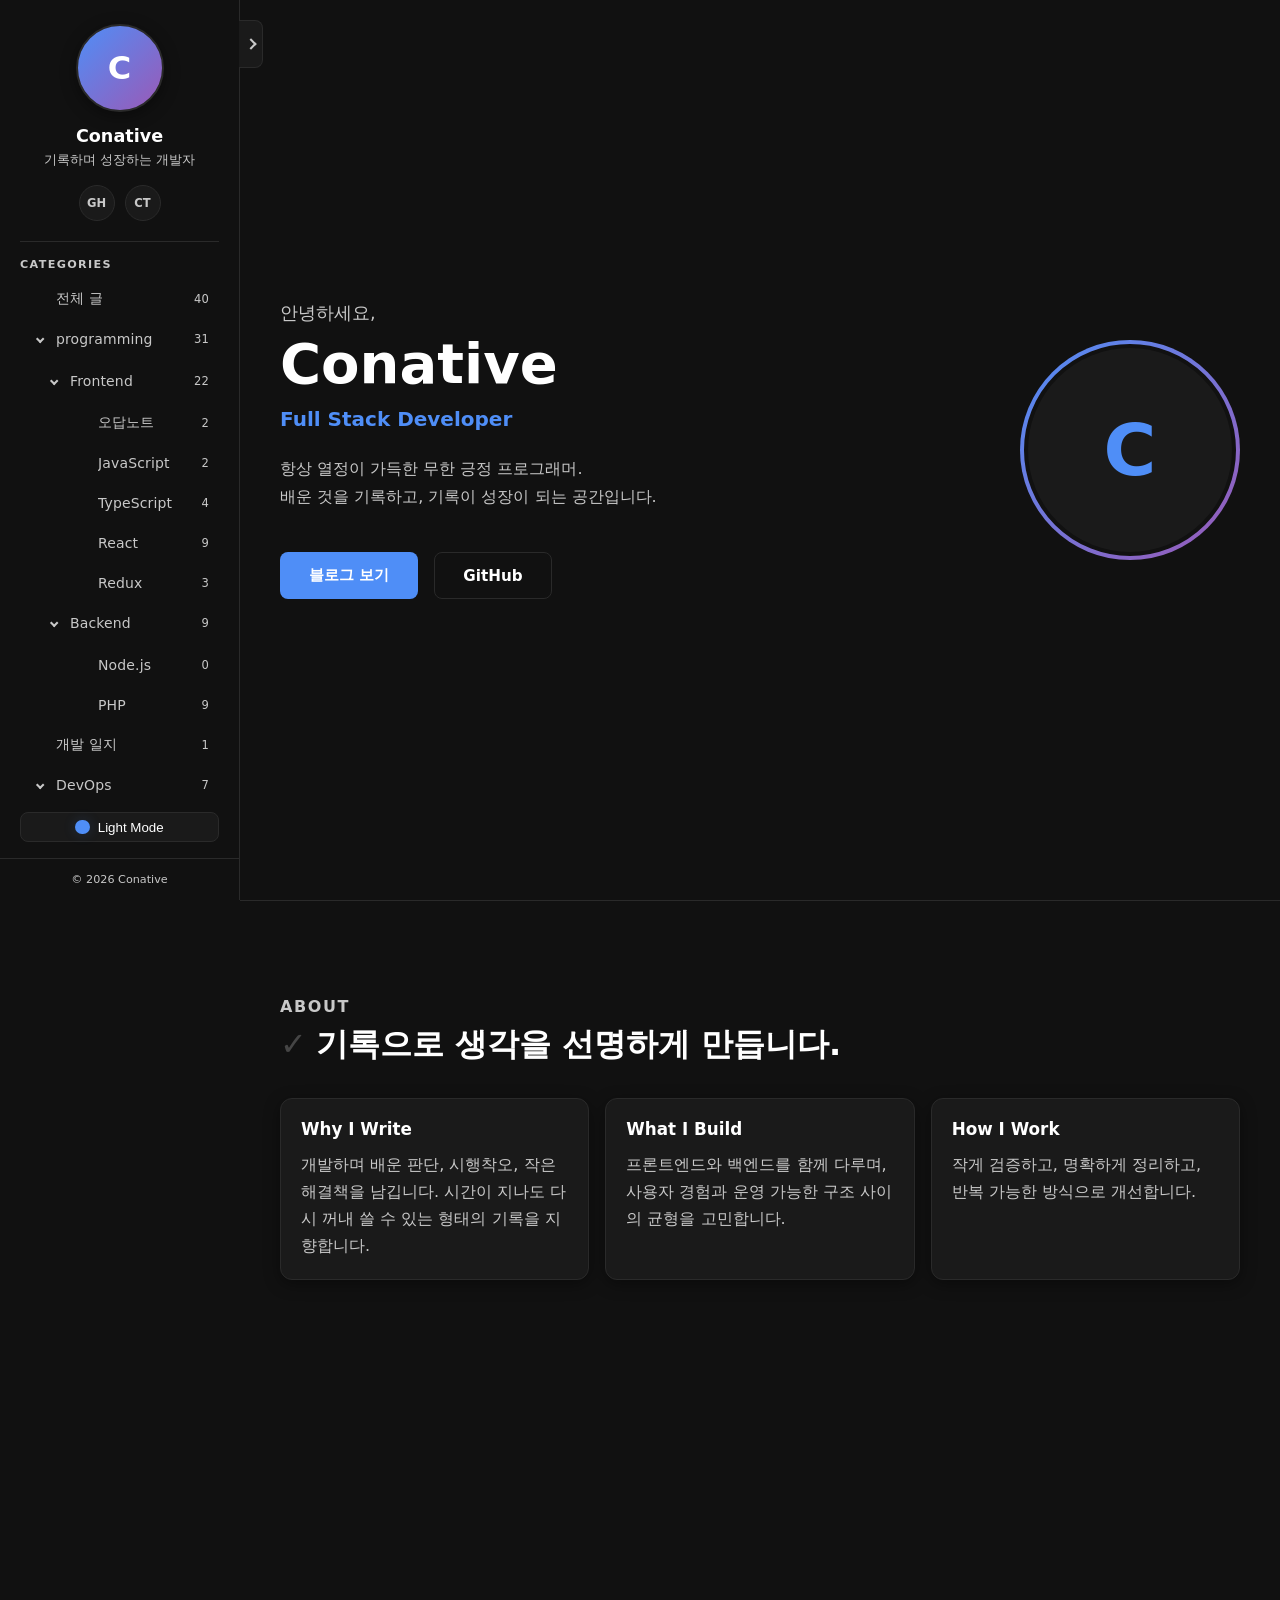
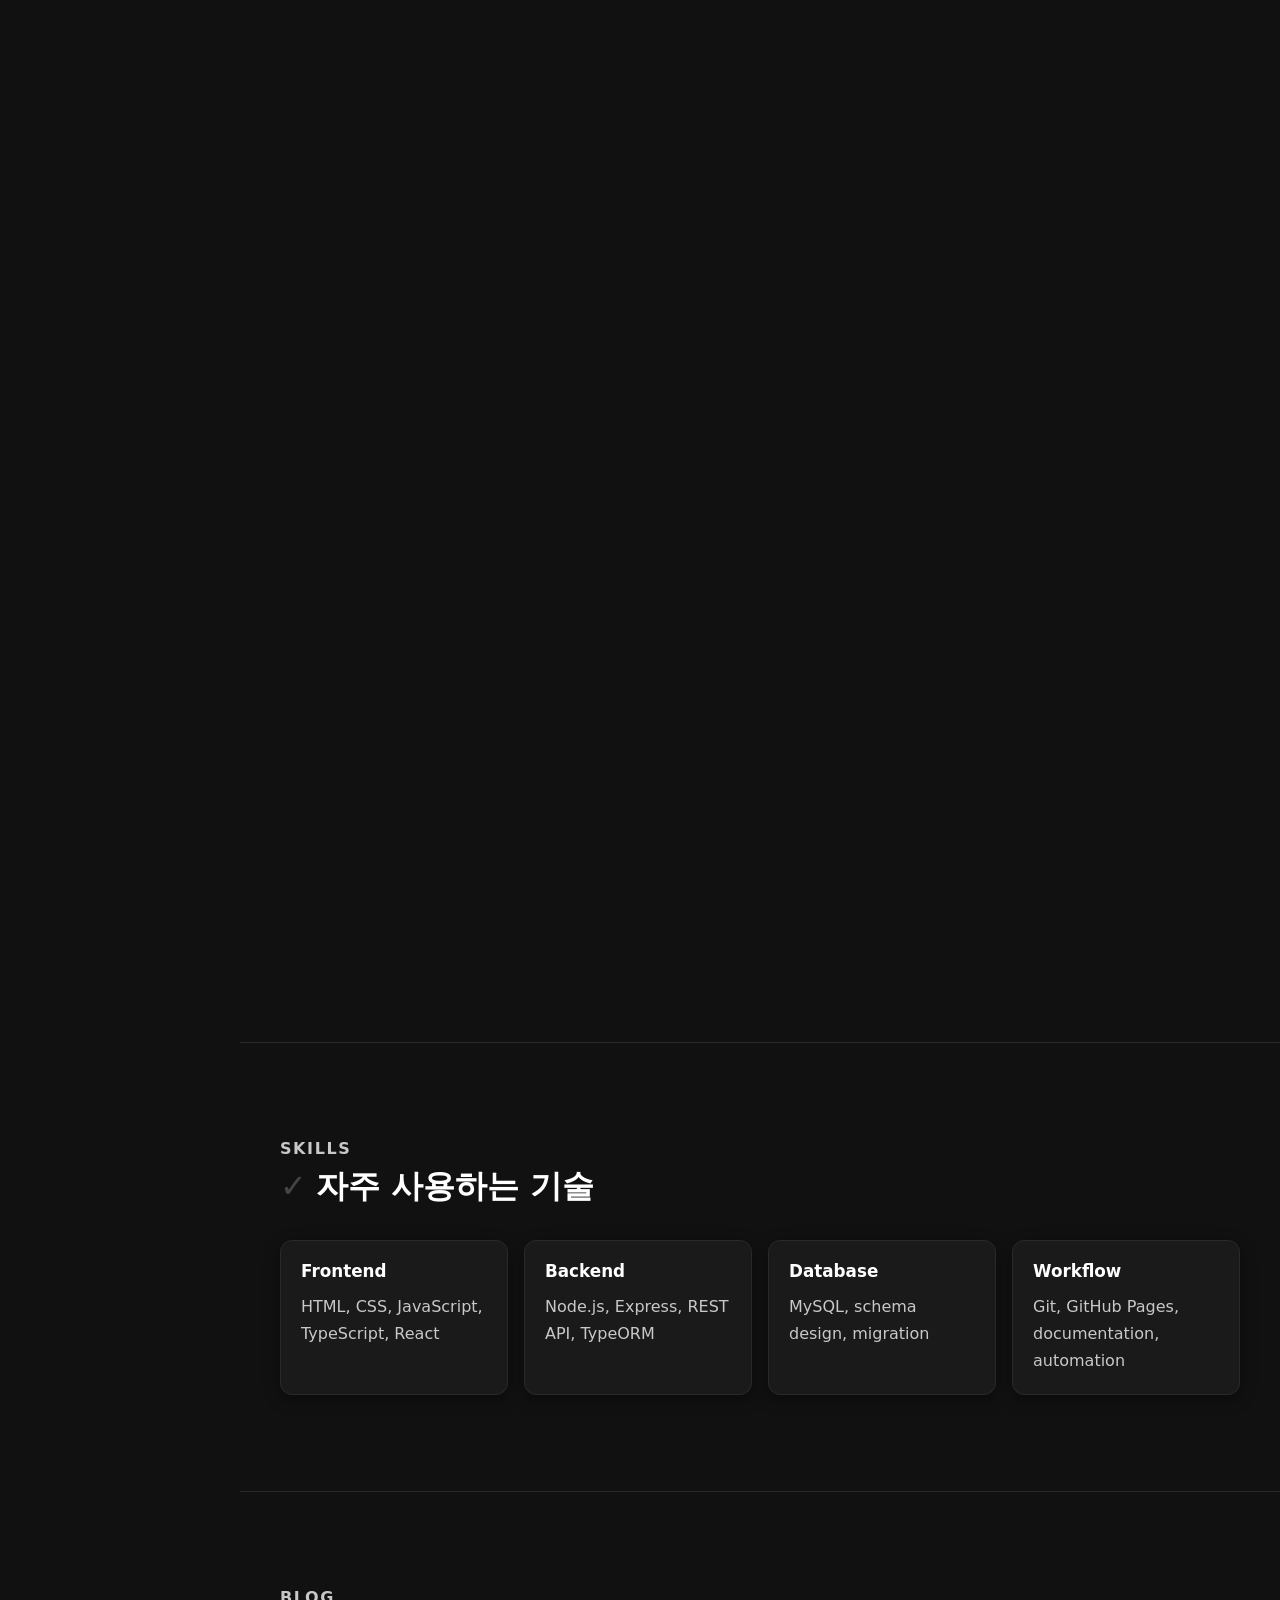
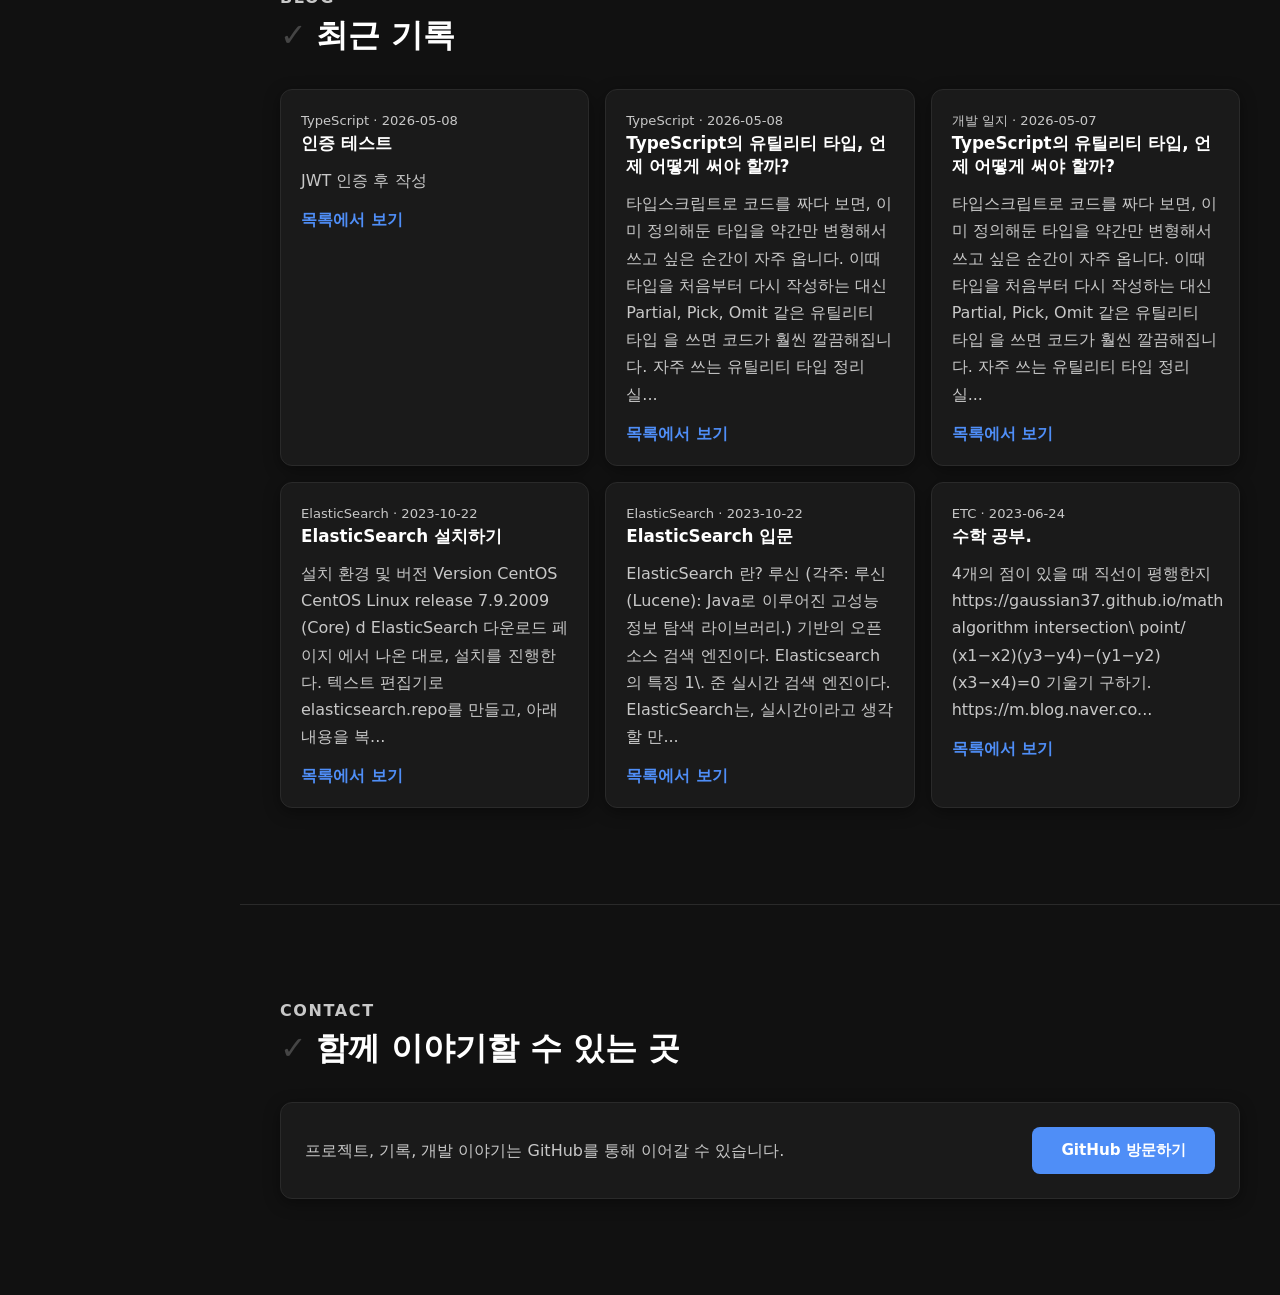
==== index.html @ 9d5bbb61 "first setting" ====
<!doctype html>
<html lang="ko">
<head>
    <meta charset="utf-8">
    <meta name="viewport" content="width=device-width, initial-scale=1">
    <meta name="description" content="Conative personal blog and portfolio">
    <title>Conative Blog</title>
    <link rel="stylesheet" href="assets/css/style.css">
</head>
<body>
    <nav class="main-navigation open" id="site-navigation" aria-label="Primary navigation">
        <button class="expand-btn" id="nav-toggle" type="button" aria-label="메뉴 열고 닫기"></button>

        <section class="user-profile" aria-label="Profile">
            <a class="profile-avatar" href="#home" aria-label="홈으로 이동">C</a>
            <h2>Conative</h2>
            <p>기록하며 성장하는 개발자</p>
            <div class="profile-links">
                <a href="https://github.com/Positive-Conative" target="_blank" rel="noreferrer" aria-label="GitHub">GH</a>
                <a href="#contact" aria-label="Contact">CT</a>
            </div>
        </section>

        <hr class="nav-divider">

        <p class="nav-section-label">Categories</p>
        <div class="nav-body">
            <a href="#home" class="nav-link active">Home</a>
            <a href="#about" class="nav-link">About</a>
            <a href="#career" class="nav-link">Career</a>
            <a href="#skills" class="nav-link">Skills</a>
            <a href="blog/" class="nav-link">Blog</a>
            <a href="#contact" class="nav-link">Contact</a>
        </div>

        <button class="theme-toggle-btn" id="theme-toggle" type="button" aria-label="테마 전환">
            <span class="theme-toggle-icon" aria-hidden="true"></span>
            <span class="theme-toggle-label">Light Mode</span>
        </button>

        <footer class="nav-footer">&copy; <span id="current-year">2026</span> Conative</footer>
    </nav>

    <div class="nav-backdrop" id="nav-backdrop" hidden></div>

    <main class="container">
        <section class="hero-section reveal-section" id="home">
            <div class="hero-content">
                <div class="hero-text">
                    <p class="hero-greeting reveal" data-delay="0">안녕하세요,</p>
                    <h1 class="hero-name reveal" data-delay="1">Conative</h1>
                    <p class="hero-title reveal" data-delay="2">Full Stack Developer</p>
                    <p class="hero-desc reveal" data-delay="3">
                        항상 열정이 가득한 무한 긍정 프로그래머.<br>
                        배운 것을 기록하고, 기록이 성장이 되는 공간입니다.
                    </p>
                    <div class="hero-btns reveal" data-delay="4">
                        <a class="btn btn-primary" href="blog/">블로그 보기</a>
                        <a class="btn btn-secondary" href="https://github.com/Positive-Conative" target="_blank" rel="noreferrer">GitHub</a>
                    </div>
                </div>
                <div class="hero-image reveal" data-delay="5" aria-hidden="true">
                    <div class="hero-image-ring">
                        <div class="hero-profile-img">C</div>
                    </div>
                </div>
            </div>
        </section>

        <section class="content-section reveal-section" id="about">
            <div class="section-heading">
                <p>About</p>
                <h2>기록으로 생각을 선명하게 만듭니다.</h2>
            </div>
            <div class="about-grid">
                <article class="info-card">
                    <h3>Why I Write</h3>
                    <p>개발하며 배운 판단, 시행착오, 작은 해결책을 남깁니다. 시간이 지나도 다시 꺼내 쓸 수 있는 형태의 기록을 지향합니다.</p>
                </article>
                <article class="info-card">
                    <h3>What I Build</h3>
                    <p>프론트엔드와 백엔드를 함께 다루며, 사용자 경험과 운영 가능한 구조 사이의 균형을 고민합니다.</p>
                </article>
                <article class="info-card">
                    <h3>How I Work</h3>
                    <p>작게 검증하고, 명확하게 정리하고, 반복 가능한 방식으로 개선합니다.</p>
                </article>
            </div>
        </section>

        <section class="content-section reveal-section" id="career">
            <div class="section-heading">
                <p>Career</p>
                <h2>경험은 프로젝트의 맥락으로 정리합니다.</h2>
            </div>
            <div class="history-list" id="career-list" aria-live="polite">
                <div class="post-card-empty">연혁을 불러오는 중입니다.</div>
            </div>
        </section>

        <section class="content-section reveal-section" id="skills">
            <div class="section-heading">
                <p>Skills</p>
                <h2>자주 사용하는 기술</h2>
            </div>
            <div class="skill-grid">
                <article class="skill-card">
                    <h3>Frontend</h3>
                    <p>HTML, CSS, JavaScript, TypeScript, React</p>
                </article>
                <article class="skill-card">
                    <h3>Backend</h3>
                    <p>Node.js, Express, REST API, TypeORM</p>
                </article>
                <article class="skill-card">
                    <h3>Database</h3>
                    <p>MySQL, schema design, migration</p>
                </article>
                <article class="skill-card">
                    <h3>Workflow</h3>
                    <p>Git, GitHub Pages, documentation, automation</p>
                </article>
            </div>
        </section>

        <section class="content-section reveal-section" id="blog">
            <div class="section-heading">
                <p>Blog</p>
                <h2>최근 기록</h2>
            </div>
            <div class="post-grid" id="recent-posts" aria-live="polite">
                <div class="post-card-empty">최근 글을 불러오는 중입니다.</div>
            </div>
        </section>

        <section class="content-section contact-section reveal-section" id="contact">
            <div class="section-heading">
                <p>Contact</p>
                <h2>함께 이야기할 수 있는 곳</h2>
            </div>
            <div class="contact-panel">
                <p>프로젝트, 기록, 개발 이야기는 GitHub를 통해 이어갈 수 있습니다.</p>
                <a class="btn btn-primary" href="https://github.com/Positive-Conative" target="_blank" rel="noreferrer">GitHub 방문하기</a>
            </div>
        </section>
    </main>

    <script src="assets/js/site-data.js"></script>
    <script src="assets/js/career.js"></script>
    <script src="assets/js/main.js"></script>
</body>
</html>
---- assets/css/style.css ----
:root {
    --main-navigation-width: 15rem;
    --content-padding-h: 2.5rem;
    --card-border-radius: 0.75rem;
    --bg-dark: #111111;
    --bg-dark-card: #1a1a1a;
    --bg-dark-hover: #222222;
    --text-primary: #ffffff;
    --text-secondary: #c8c8c8;
    --accent: #4f8ef7;
    --accent-hover: #3a7de8;
    --border-dark: #2a2a2a;
    --shadow-card: 0 4px 16px rgba(0, 0, 0, 0.4);
    --accent-glow: rgba(79, 142, 247, 0.18);
    color-scheme: dark;
}

html[data-theme="light"] {
    --bg-dark: #ffffff;
    --bg-dark-card: #f7f8fa;
    --bg-dark-hover: #eef0f4;
    --text-primary: #111111;
    --text-secondary: #5a5f66;
    --accent: #2668d4;
    --accent-hover: #1f56b3;
    --border-dark: #e2e5ea;
    --shadow-card: 0 4px 16px rgba(17, 17, 17, 0.08);
    --accent-glow: rgba(38, 104, 212, 0.16);
    color-scheme: light;
}

*,
*::before,
*::after {
    box-sizing: border-box;
}

html {
    scroll-behavior: smooth;
}

body {
    margin: 0;
    min-height: 100vh;
    background: var(--bg-dark);
    color: var(--text-primary);
    font-family: system-ui, -apple-system, BlinkMacSystemFont, "Segoe UI", sans-serif;
}

a {
    color: inherit;
    text-decoration: none;
}

.main-navigation {
    position: fixed;
    inset: 0 auto 0 calc(0px - var(--main-navigation-width));
    width: var(--main-navigation-width);
    background: var(--bg-dark);
    border-right: 1px solid var(--border-dark);
    color: var(--text-primary);
    display: flex;
    flex-direction: column;
    transition: left 0.35s ease;
    z-index: 100;
}

.main-navigation.open {
    left: 0;
}

.container {
    min-height: 100vh;
    background: var(--bg-dark);
    transition: margin-left 0.35s ease, width 0.35s ease;
}

.main-navigation.open ~ .container {
    width: calc(100% - var(--main-navigation-width));
    margin-left: var(--main-navigation-width);
}

.expand-btn {
    position: absolute;
    top: 1.25rem;
    left: 100%;
    width: 1.5rem;
    height: 3rem;
    border: 1px solid var(--border-dark);
    border-left: 0;
    border-radius: 0 0.5rem 0.5rem 0;
    background: var(--bg-dark-card);
    cursor: pointer;
}

.expand-btn::after {
    content: "";
    position: absolute;
    inset: 0;
    width: 0.5rem;
    height: 0.5rem;
    margin: auto;
    border-top: 2px solid var(--text-secondary);
    border-right: 2px solid var(--text-secondary);
    transform: rotate(-135deg);
    transition: transform 0.35s ease, border-color 0.25s ease;
}

.main-navigation.open .expand-btn::after {
    transform: rotate(45deg);
}

.expand-btn:hover {
    background: var(--bg-dark-hover);
}

.expand-btn:hover::after {
    border-color: var(--text-primary);
}

.nav-backdrop {
    position: fixed;
    inset: 0;
    background: rgba(0, 0, 0, 0.45);
    z-index: 90;
}

.user-profile {
    padding: 1.5rem 1.25rem 1.25rem;
    text-align: center;
}

.profile-avatar {
    width: 5.5rem;
    height: 5.5rem;
    margin: 0 auto;
    border-radius: 50%;
    border: 2px solid var(--border-dark);
    background: linear-gradient(135deg, var(--accent), #9b59b6);
    box-shadow: var(--shadow-card);
    display: grid;
    place-items: center;
    color: #ffffff;
    font-size: 2rem;
    font-weight: 800;
}

.user-profile h2 {
    margin: 0.875rem 0 0.25rem;
    font-size: 1.1rem;
}

.user-profile p {
    margin: 0;
    color: var(--text-secondary);
    font-size: 0.8rem;
    line-height: 1.5;
}

.profile-links {
    display: flex;
    justify-content: center;
    gap: 0.625rem;
    margin-top: 1rem;
}

.profile-links a {
    width: 2.25rem;
    height: 2.25rem;
    border-radius: 50%;
    border: 1px solid var(--border-dark);
    background: var(--bg-dark-card);
    display: grid;
    place-items: center;
    color: var(--text-secondary);
    font-size: 0.72rem;
    font-weight: 700;
    transition: transform 0.2s ease, border-color 0.2s ease, color 0.2s ease;
}

.profile-links a:hover {
    border-color: var(--accent);
    color: var(--text-primary);
    transform: translateY(-2px);
}

.nav-divider {
    width: calc(100% - 2.5rem);
    height: 1px;
    margin: 0 1.25rem;
    border: 0;
    background: var(--border-dark);
}

.nav-section-label {
    margin: 0;
    padding: 1rem 1.25rem 0.5rem;
    color: var(--text-secondary);
    font-size: 0.7rem;
    font-weight: 700;
    letter-spacing: 0.12em;
    text-transform: uppercase;
}

.nav-body {
    flex: 1 1 auto;
    overflow-y: auto;
    padding: 0 0.625rem 1rem;
}

.nav-link {
    height: 2.5rem;
    padding: 0 0.625rem;
    border-radius: 0.5rem;
    color: var(--text-secondary);
    display: flex;
    align-items: center;
    font-size: 0.9rem;
    transition: background-color 0.2s ease, color 0.2s ease;
}

.nav-link:hover,
.nav-link.active {
    background: var(--bg-dark-hover);
    color: var(--accent);
}

.nav-group-wrapper {
    margin: 0;
}

.nav-group {
    position: relative;
    min-height: 2.5rem;
    margin: 0 0.625rem;
    padding: 0 0.625rem;
    border-radius: 0.5rem;
    color: var(--text-secondary);
    display: flex;
    align-items: center;
    gap: 0.375rem;
    transition: background-color 0.2s ease, color 0.2s ease;
}

.nav-group:hover,
.nav-group.active {
    background: var(--bg-dark-hover);
    color: var(--accent);
}

.nav-group > a {
    flex: 1 1 auto;
    min-width: 0;
    display: flex;
    align-items: center;
    justify-content: space-between;
    gap: 0.5rem;
    color: inherit;
    font-size: 0.875rem;
    letter-spacing: 0.01em;
}

.nav-group > a span {
    min-width: 0;
    overflow: hidden;
    text-overflow: ellipsis;
    white-space: nowrap;
}

.nav-group > a small {
    flex: 0 0 auto;
    color: var(--text-secondary);
    font-size: 0.72rem;
}

.expand-navigator,
.expand-spacer {
    flex: 0 0 auto;
    width: 1.25rem;
    height: 1.25rem;
}

.expand-navigator {
    border: 0;
    border-radius: 0.25rem;
    background: transparent;
    display: grid;
    place-items: center;
    cursor: pointer;
}

.expand-navigator:hover {
    background: var(--border-dark);
}

.expand-navigator::after {
    content: "";
    width: 0.4rem;
    height: 0.4rem;
    border-right: 2px solid var(--text-secondary);
    border-bottom: 2px solid var(--text-secondary);
    transform: rotate(-45deg);
    transition: transform 0.25s ease, border-color 0.2s ease;
}

.nav-group.expand .expand-navigator::after {
    transform: rotate(45deg);
}

.nav-item {
    height: 0;
    visibility: hidden;
    overflow: hidden;
    display: none;
}

.nav-group.expand ~ .nav-item {
    height: auto;
    visibility: visible;
    display: block;
    margin-top: 0.125rem;
}

.theme-toggle-btn {
    margin: 0 1.25rem 1rem;
    height: 2.5rem;
    border: 1px solid var(--border-dark);
    border-radius: 0.5rem;
    background: var(--bg-dark-card);
    color: var(--text-primary);
    display: flex;
    align-items: center;
    justify-content: center;
    gap: 0.5rem;
    cursor: pointer;
}

.theme-toggle-icon {
    width: 0.9rem;
    height: 0.9rem;
    border-radius: 50%;
    background: var(--accent);
    box-shadow: 0 0 0.8rem var(--accent-glow);
}

.nav-footer {
    padding: 0.875rem 1.25rem;
    border-top: 1px solid var(--border-dark);
    color: var(--text-secondary);
    font-size: 0.7rem;
    text-align: center;
}

.hero-section {
    min-height: 100vh;
    padding: 0 var(--content-padding-h);
    display: flex;
    align-items: center;
}

.hero-content {
    width: 100%;
    display: flex;
    align-items: center;
    justify-content: space-between;
    gap: 3rem;
}

.hero-text {
    flex: 1;
}

.hero-greeting,
.section-heading p,
.post-meta {
    color: var(--text-secondary);
}

.hero-greeting {
    margin: 0 0 0.5rem;
    font-size: 1.1rem;
}

.hero-name {
    margin: 0 0 0.75rem;
    color: var(--text-primary);
    font-size: 3.5rem;
    line-height: 1.1;
    font-weight: 800;
}

.hero-title {
    margin: 0 0 1.5rem;
    color: var(--accent);
    font-size: 1.25rem;
    font-weight: 700;
}

.hero-desc {
    max-width: 480px;
    margin: 0 0 2.5rem;
    color: var(--text-secondary);
    line-height: 1.8;
}

.hero-btns,
.contact-panel {
    display: flex;
    gap: 1rem;
    flex-wrap: wrap;
}

.btn {
    display: inline-flex;
    min-height: 2.75rem;
    align-items: center;
    justify-content: center;
    padding: 0.75rem 1.75rem;
    border-radius: 0.5rem;
    border: 1px solid transparent;
    font-size: 0.95rem;
    font-weight: 700;
    transition: background-color 0.25s ease, border-color 0.25s ease, color 0.25s ease, box-shadow 0.25s ease;
}

.btn-primary {
    background: var(--accent);
    color: #ffffff;
}

.btn-primary:hover {
    background: var(--accent-hover);
    box-shadow: 0 4px 16px rgba(79, 142, 247, 0.35);
}

.btn-secondary {
    border-color: var(--border-dark);
    color: var(--text-primary);
}

.btn-secondary:hover {
    border-color: var(--accent);
    color: var(--accent);
}

.hero-image {
    flex-shrink: 0;
}

.hero-image-ring {
    width: 220px;
    height: 220px;
    padding: 4px;
    border-radius: 50%;
    background: linear-gradient(135deg, var(--accent), #9b59b6);
}

.hero-profile-img {
    width: 100%;
    height: 100%;
    border: 4px solid var(--bg-dark);
    border-radius: 50%;
    background: var(--bg-dark-card);
    display: grid;
    place-items: center;
    color: var(--accent);
    font-size: 4.5rem;
    font-weight: 800;
}

.content-section {
    padding: 6rem var(--content-padding-h);
    border-top: 1px solid var(--border-dark);
}

.section-heading {
    max-width: 720px;
    margin-bottom: 2rem;
}

.section-heading p {
    margin: 0 0 0.5rem;
    font-weight: 700;
    letter-spacing: 0.1em;
    text-transform: uppercase;
}

.section-heading h2 {
    margin: 0;
    font-size: 2rem;
    line-height: 1.3;
    word-break: keep-all;
}

.content-section .section-heading h2::before {
    content: "✓";
    margin-right: 0.55rem;
    color: rgba(255, 255, 255, 0.22);
}

html[data-theme="light"] .content-section .section-heading h2::before {
    color: rgba(17, 17, 17, 0.22);
}

.about-grid,
.skill-grid,
.post-grid {
    display: grid;
    grid-template-columns: repeat(3, minmax(0, 1fr));
    gap: 1rem;
}

.skill-grid {
    grid-template-columns: repeat(4, minmax(0, 1fr));
}

.info-card,
.skill-card,
.post-card,
.timeline-item,
.contact-panel {
    border: 1px solid var(--border-dark);
    border-radius: var(--card-border-radius);
    background: var(--bg-dark-card);
    box-shadow: var(--shadow-card);
}

.info-card,
.skill-card,
.post-card {
    padding: 1.25rem;
}

.info-card h3,
.skill-card h3,
.post-card h3,
.timeline-item h3 {
    margin: 0 0 0.75rem;
    font-size: 1.05rem;
}

.info-card p,
.skill-card p,
.post-card p,
.timeline-item p,
.contact-panel p {
    margin: 0;
    color: var(--text-secondary);
    line-height: 1.7;
}

.timeline {
    display: grid;
    gap: 1rem;
}

.history-list {
    display: grid;
    gap: 2rem;
}

.career-phase {
    display: grid;
    gap: 1rem;
}

.career-phase-header {
    display: flex;
    align-items: flex-end;
    justify-content: space-between;
    gap: 1rem;
    padding: 1.25rem;
    border: 1px solid var(--border-dark);
    border-radius: var(--card-border-radius);
    background: linear-gradient(135deg, var(--bg-dark-card), var(--bg-dark-hover));
}

.career-phase-header h3 {
    margin: 0 0 0.35rem;
    font-size: 1.35rem;
}

.career-phase-header p {
    margin: 0;
    color: var(--text-secondary);
}

.career-phase-badge,
.blog-count-pill {
    display: inline-flex;
    align-items: center;
    min-height: 1.8rem;
    padding: 0.35rem 0.7rem;
    border: 1px solid var(--border-dark);
    border-radius: 999px;
    background: var(--bg-dark-card);
    color: var(--accent);
    font-size: 0.8rem;
    font-weight: 700;
}

.career-phase-items {
    display: grid;
    gap: 1rem;
}

.career-card {
    border: 1px solid var(--border-dark);
    border-radius: var(--card-border-radius);
    background: var(--bg-dark-card);
    box-shadow: var(--shadow-card);
    padding: 1.25rem;
}

.career-card-meta {
    display: flex;
    gap: 0.5rem;
    flex-wrap: wrap;
    margin-bottom: 0.75rem;
}

.career-card-meta span,
.career-tags span {
    display: inline-flex;
    align-items: center;
    min-height: 1.6rem;
    padding: 0.25rem 0.55rem;
    border-radius: 999px;
    background: var(--bg-dark-hover);
    color: var(--text-secondary);
    font-size: 0.78rem;
}

.career-card h4 {
    margin: 0 0 0.65rem;
    font-size: 1.05rem;
}

.career-card p {
    margin: 0;
    color: var(--text-secondary);
    line-height: 1.7;
}

.career-award {
    margin-bottom: 0.6rem !important;
    color: var(--accent) !important;
    font-weight: 700;
}

.career-tags {
    display: flex;
    flex-wrap: wrap;
    gap: 0.45rem;
    margin-top: 1rem;
}

.career-link {
    display: inline-flex;
    margin-top: 1rem;
    color: var(--accent);
    font-weight: 700;
}

.timeline-item {
    display: grid;
    grid-template-columns: 5rem 1fr;
    gap: 1.25rem;
    padding: 1.25rem;
}

.timeline-item span {
    color: var(--accent);
    font-weight: 800;
}

.post-meta {
    font-size: 0.82rem;
    margin-bottom: 0.65rem;
}

.post-card a {
    display: inline-flex;
    margin-top: 1rem;
    color: var(--accent);
    font-weight: 700;
}

.contact-panel {
    align-items: center;
    justify-content: space-between;
    padding: 1.5rem;
}

.blog-hero {
    padding-bottom: 2rem;
}

.blog-hero h1 {
    margin: 0 0 1rem;
    font-size: 2.6rem;
    line-height: 1.2;
    word-break: keep-all;
}

.blog-toolbar {
    display: grid;
    grid-template-columns: auto minmax(180px, 420px) 1fr;
    gap: 0.75rem;
    align-items: center;
    max-width: 760px;
}

.blog-search-label,
.blog-summary {
    color: var(--text-secondary);
    font-weight: 700;
}

.blog-search {
    width: 100%;
    min-height: 2.75rem;
    border: 1px solid var(--border-dark);
    border-radius: 0.5rem;
    background: var(--bg-dark-card);
    color: var(--text-primary);
    padding: 0 0.9rem;
    font: inherit;
}

.blog-layout {
    display: grid;
    grid-template-columns: minmax(220px, 280px) 1fr;
    gap: 1.25rem;
    align-items: start;
}

.blog-sidebar,
.blog-posts {
    border: 1px solid var(--border-dark);
    border-radius: var(--card-border-radius);
    background: var(--bg-dark-card);
    box-shadow: var(--shadow-card);
    padding: 1.25rem;
}

.blog-sidebar {
    position: sticky;
    top: 1.25rem;
}

.blog-sidebar h2,
.blog-posts h2 {
    margin: 0 0 1rem;
    font-size: 1.1rem;
}

.blog-group-tree,
.blog-group-tree ul {
    list-style: none;
    margin: 0;
    padding: 0;
}

.blog-group-tree ul {
    margin-left: 0.8rem;
    padding-left: 0.65rem;
    border-left: 1px solid var(--border-dark);
}

.blog-group-tree li + li {
    margin-top: 0.35rem;
}

.blog-group-btn {
    width: 100%;
    min-height: 2.25rem;
    border: 0;
    border-radius: 0.5rem;
    background: transparent;
    color: var(--text-secondary);
    display: flex;
    justify-content: space-between;
    align-items: center;
    gap: 0.75rem;
    padding: 0 0.65rem;
    cursor: pointer;
    font: inherit;
    text-align: left;
}

.blog-group-btn:hover,
.blog-group-btn.is-active {
    background: var(--bg-dark-hover);
    color: var(--accent);
}

.blog-post-list {
    display: grid;
    gap: 0.85rem;
}

.blog-post-row {
    display: grid;
    grid-template-columns: 1fr auto;
    gap: 1rem;
    border: 1px solid var(--border-dark);
    border-radius: var(--card-border-radius);
    background: var(--bg-dark);
    padding: 1rem;
    color: inherit;
    transition: border-color 0.2s ease, transform 0.2s ease;
}

.blog-post-row:hover {
    border-color: var(--accent);
    transform: translateY(-1px);
}

.blog-post-row h3 {
    margin: 0 0 0.6rem;
    font-size: 1.05rem;
}

.blog-post-row p {
    margin: 0;
    color: var(--text-secondary);
    line-height: 1.65;
}

.blog-post-index {
    color: var(--accent);
    font-weight: 800;
}

.post-document-shell {
    display: grid;
    grid-template-columns: minmax(0, 1fr) 260px;
    gap: 3rem;
    align-items: start;
}

.post-document-main {
    min-width: 0;
}

.post-document-main > h1 {
    margin: 0 0 2rem;
    font-size: 2.6rem;
    line-height: 1.2;
    word-break: keep-all;
}

.post-document {
    color: var(--text-primary);
    font-size: 1.05rem;
    line-height: 1.85;
}

.post-document h1,
.post-document h2,
.post-document h3,
.post-document h4,
.post-document h5,
.post-document h6 {
    position: relative;
    margin: 4rem 0 1.5rem;
    color: var(--text-primary);
    line-height: 1.25;
    word-break: keep-all;
}

.post-document h1 { font-size: 2.5rem; }
.post-document h2 { font-size: 2.1rem; }
.post-document h3 { font-size: 1.7rem; }
.post-document h4 { font-size: 1.35rem; }

.post-document h1::before,
.post-document h2::before,
.post-document h3::before {
    content: "✓";
    margin-right: 0.6rem;
    color: rgba(255, 255, 255, 0.22);
}

html[data-theme="light"] .post-document h1::before,
html[data-theme="light"] .post-document h2::before,
html[data-theme="light"] .post-document h3::before {
    color: rgba(17, 17, 17, 0.22);
}

.post-document p {
    margin: 0 0 1.4rem;
}

.post-document ul,
.post-document ol {
    margin: 0 0 1.6rem 1.5rem;
    padding: 0;
}

.post-document li {
    margin: 0.5rem 0;
}

.post-document code {
    border-radius: 0.25rem;
    background: var(--bg-dark-hover);
    color: var(--text-primary);
    padding: 0.08rem 0.38rem;
    font-family: ui-monospace, SFMono-Regular, Menlo, Monaco, Consolas, monospace;
}

.post-document pre {
    margin: 1.75rem 0;
    padding: 1.35rem;
    border: 1px solid var(--border-dark);
    border-radius: var(--card-border-radius);
    background: var(--bg-dark-card);
    overflow-x: auto;
}

.post-document pre code {
    padding: 0;
    background: transparent;
    color: var(--text-primary);
    white-space: pre;
}

.post-document a {
    color: var(--accent);
}

.post-toc {
    position: sticky;
    top: 2rem;
    border-left: 2px solid var(--border-dark);
    padding-left: 1.25rem;
    color: var(--text-secondary);
}

.post-toc ol {
    list-style: decimal;
    margin: 0;
    padding-left: 1.25rem;
}

.post-toc li {
    margin: 0.75rem 0;
}

.post-toc a {
    color: var(--text-secondary);
    line-height: 1.45;
}

.post-toc a:hover {
    color: var(--accent);
}

.post-toc .toc-level-3 { margin-left: 0.75rem; }
.post-toc .toc-level-4,
.post-toc .toc-level-5,
.post-toc .toc-level-6 { margin-left: 1.25rem; }

.reveal {
    opacity: 0;
    transform: translate3d(0, 40px, 0);
    transition: opacity 0.9s cubic-bezier(0.25, 0.46, 0.45, 0.94), transform 0.9s cubic-bezier(0.25, 0.46, 0.45, 0.94);
}

.reveal-section {
    opacity: 0;
    transform: translate3d(0, 24px, 0);
    transition: opacity 0.7s ease, transform 0.7s ease;
}

.is-visible,
.is-visible .reveal {
    opacity: 1;
    transform: translate3d(0, 0, 0);
}

.reveal[data-delay="0"] { transition-delay: 0s; }
.reveal[data-delay="1"] { transition-delay: 0.08s; }
.reveal[data-delay="2"] { transition-delay: 0.16s; }
.reveal[data-delay="3"] { transition-delay: 0.24s; }
.reveal[data-delay="4"] { transition-delay: 0.32s; }
.reveal[data-delay="5"] { transition-delay: 0.40s; }

@media (max-width: 980px) {
    .skill-grid,
    .about-grid,
    .post-grid {
        grid-template-columns: repeat(2, minmax(0, 1fr));
    }
}

@media (max-width: 768px) {
    :root {
        --content-padding-h: 1.5rem;
    }

    .main-navigation.open ~ .container {
        width: 100%;
        margin-left: 0;
    }

    .main-navigation.open + .nav-backdrop {
        display: block;
    }

    .hero-section {
        padding-top: 4rem;
    }

    .hero-content {
        flex-direction: column-reverse;
        text-align: center;
        padding: 4rem 0 3rem;
    }

    .hero-desc {
        max-width: 100%;
    }

    .hero-btns {
        justify-content: center;
    }

    .hero-image-ring {
        width: 160px;
        height: 160px;
    }

    .hero-profile-img {
        font-size: 3rem;
    }
}

@media (max-width: 560px) {
    .hero-name {
        font-size: 2.4rem;
    }

    .section-heading h2 {
        font-size: 1.55rem;
    }

    .about-grid,
    .skill-grid,
    .post-grid {
        grid-template-columns: 1fr;
    }

    .timeline-item {
        grid-template-columns: 1fr;
    }

    .career-phase-header,
    .blog-post-row,
    .blog-toolbar,
    .blog-layout,
    .post-document-shell {
        grid-template-columns: 1fr;
    }

    .blog-sidebar,
    .post-toc {
        position: static;
    }

    .contact-panel {
        align-items: flex-start;
        flex-direction: column;
    }
}

@media (prefers-reduced-motion: reduce) {
    html {
        scroll-behavior: auto;
    }

    *,
    *::before,
    *::after {
        transition-duration: 0.01ms !important;
        animation-duration: 0.01ms !important;
        animation-iteration-count: 1 !important;
    }

    .reveal,
    .reveal-section {
        opacity: 1;
        transform: none;
    }
}
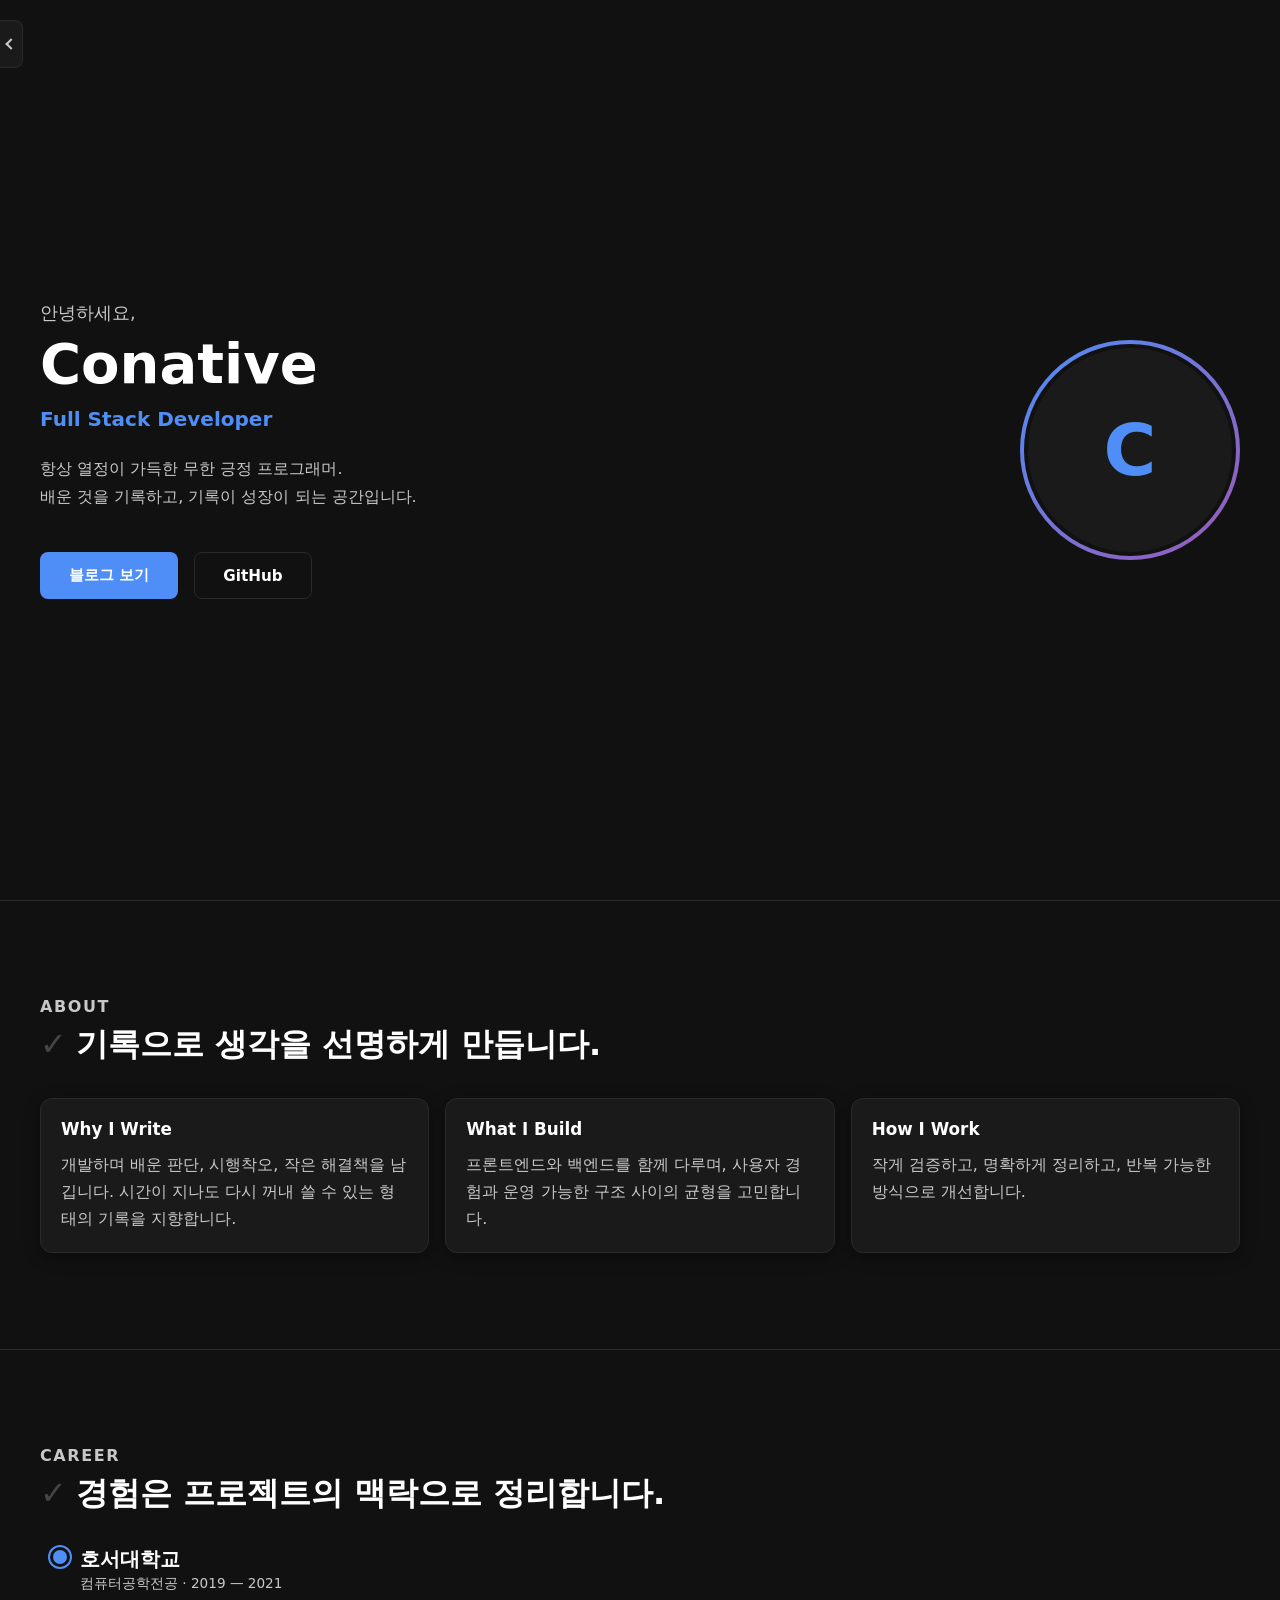
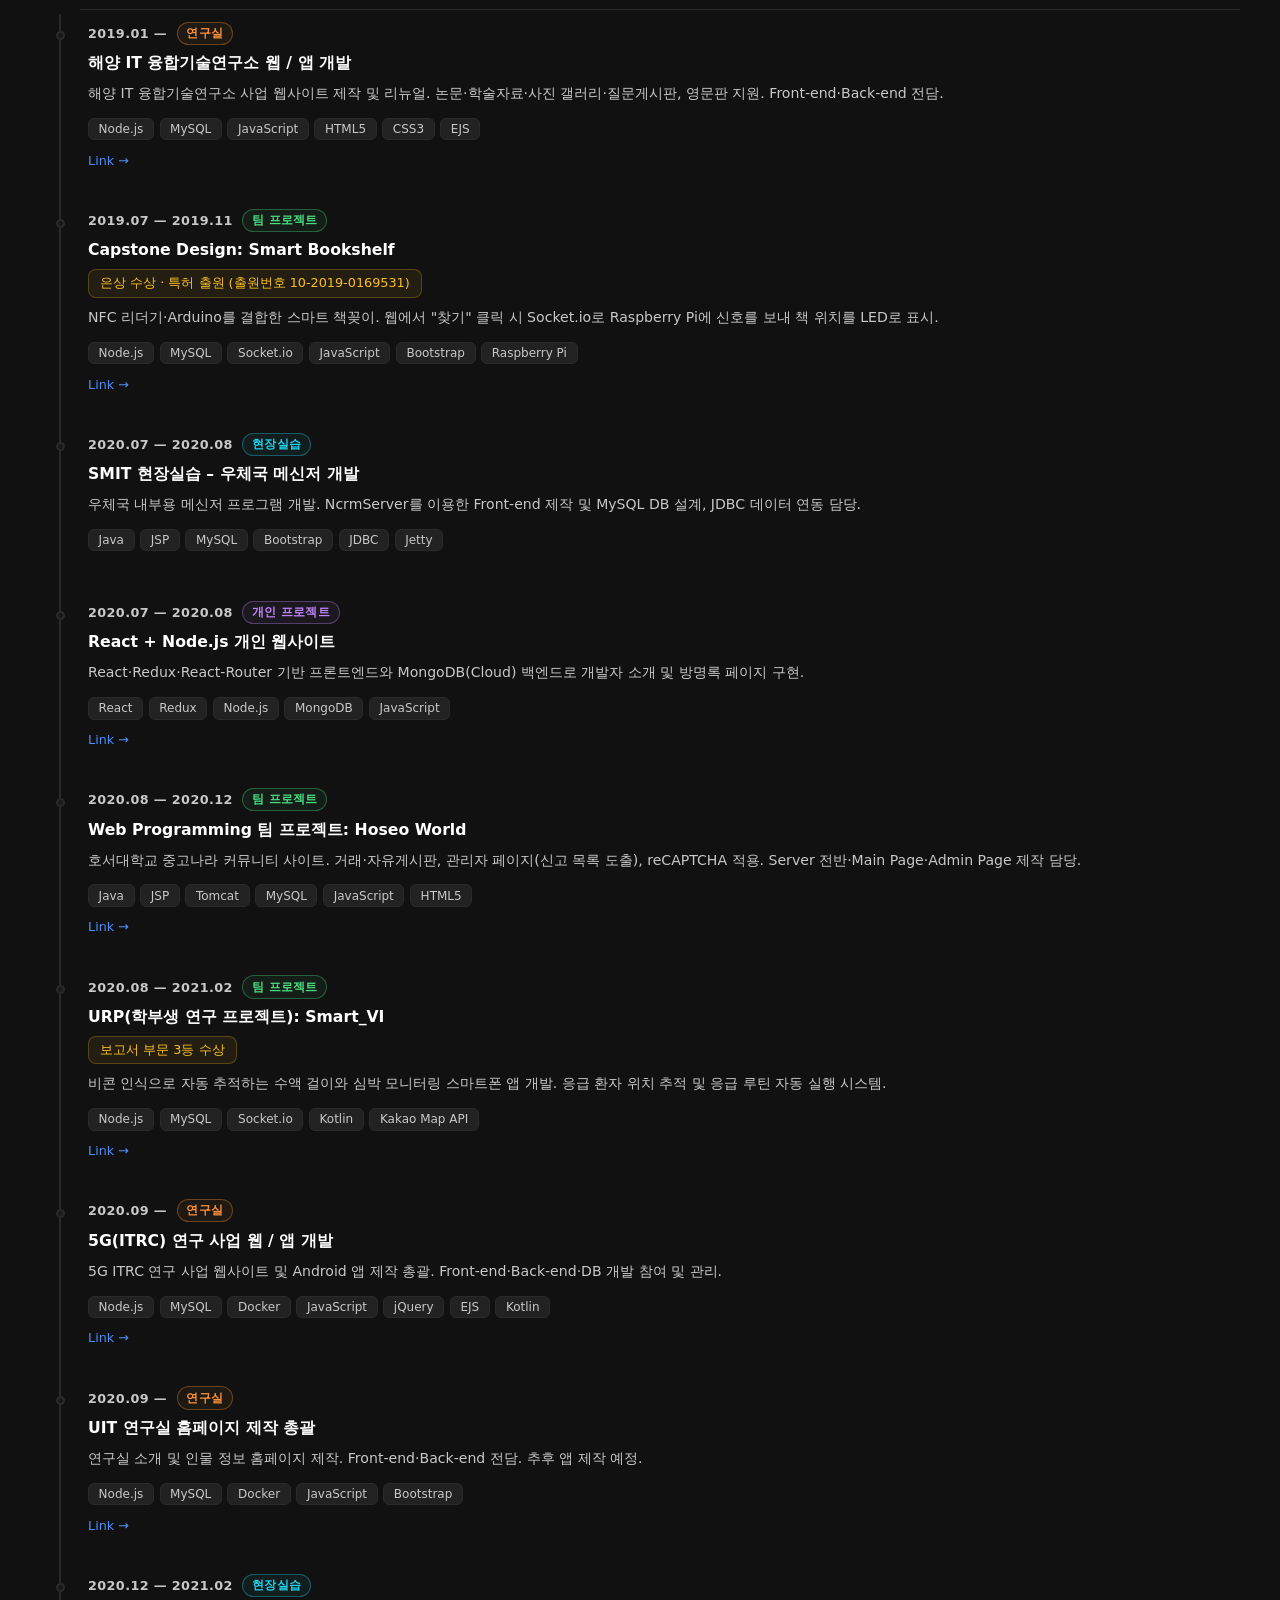
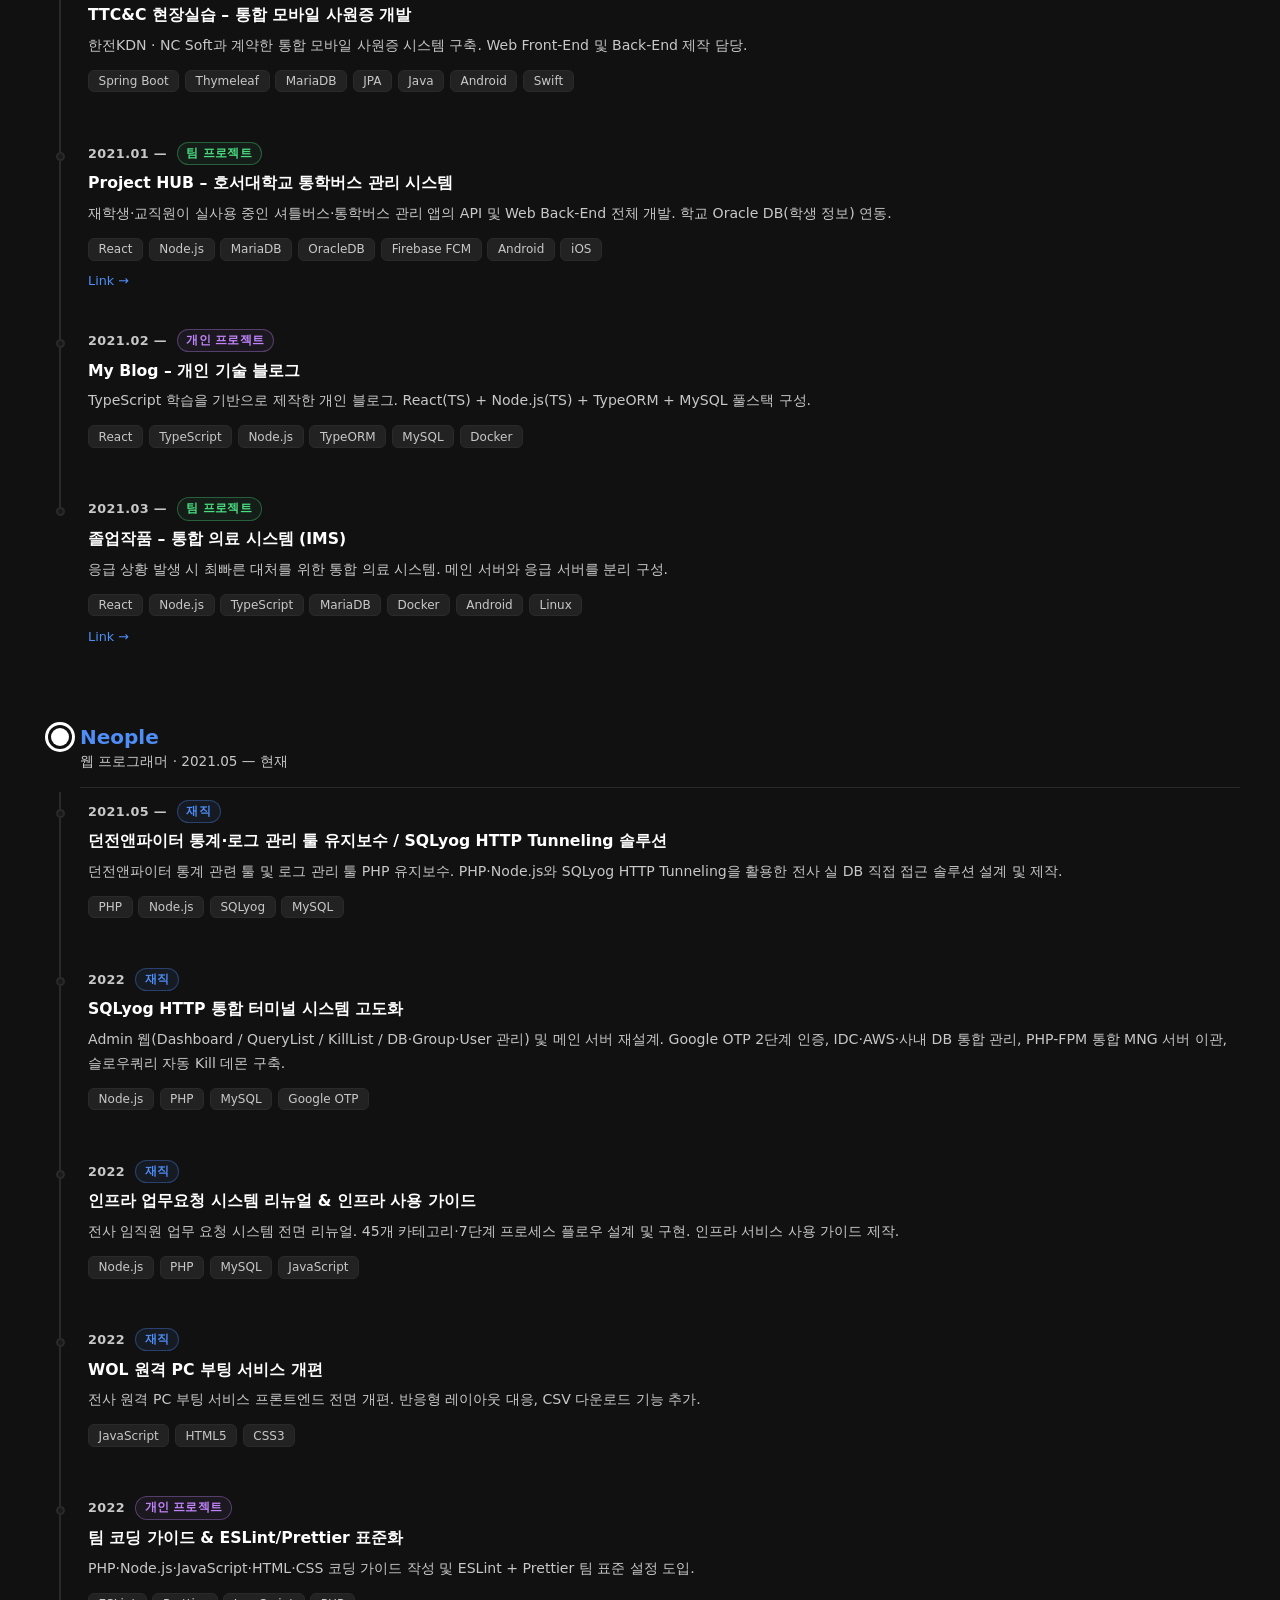
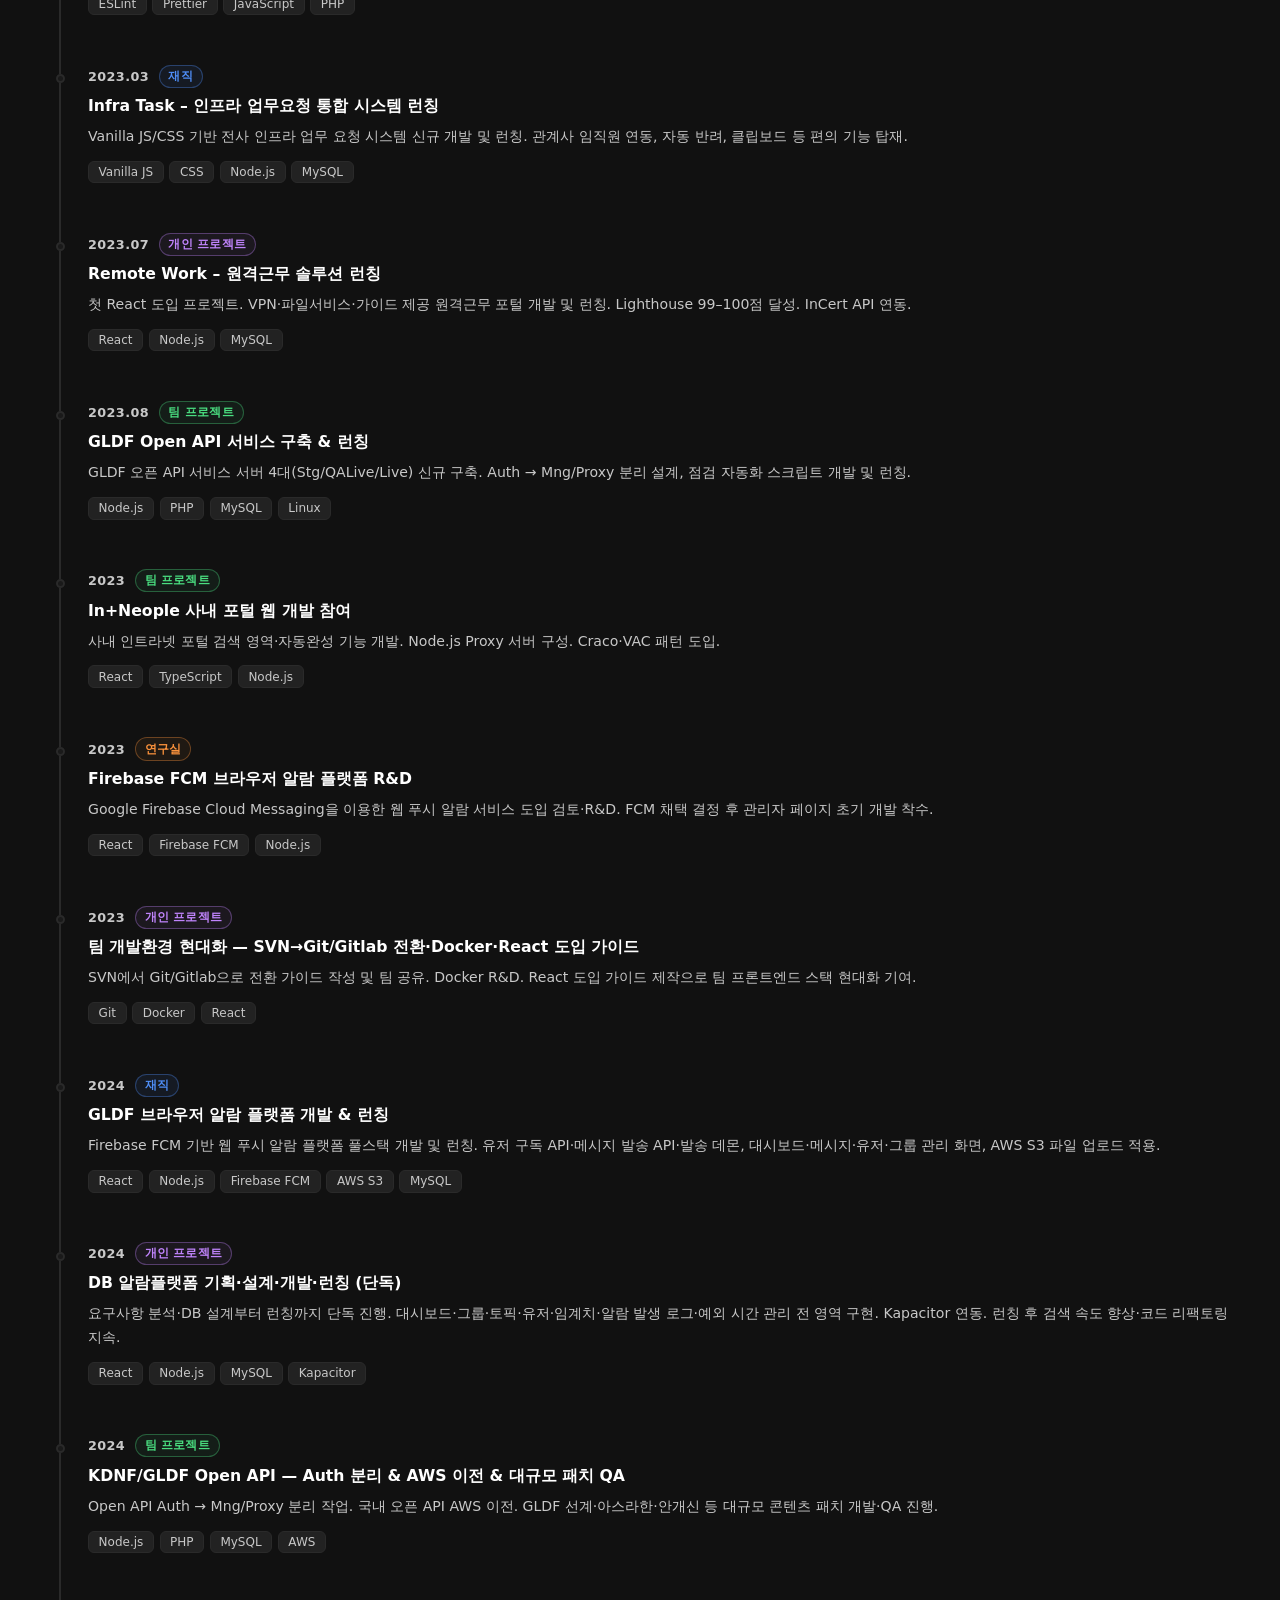
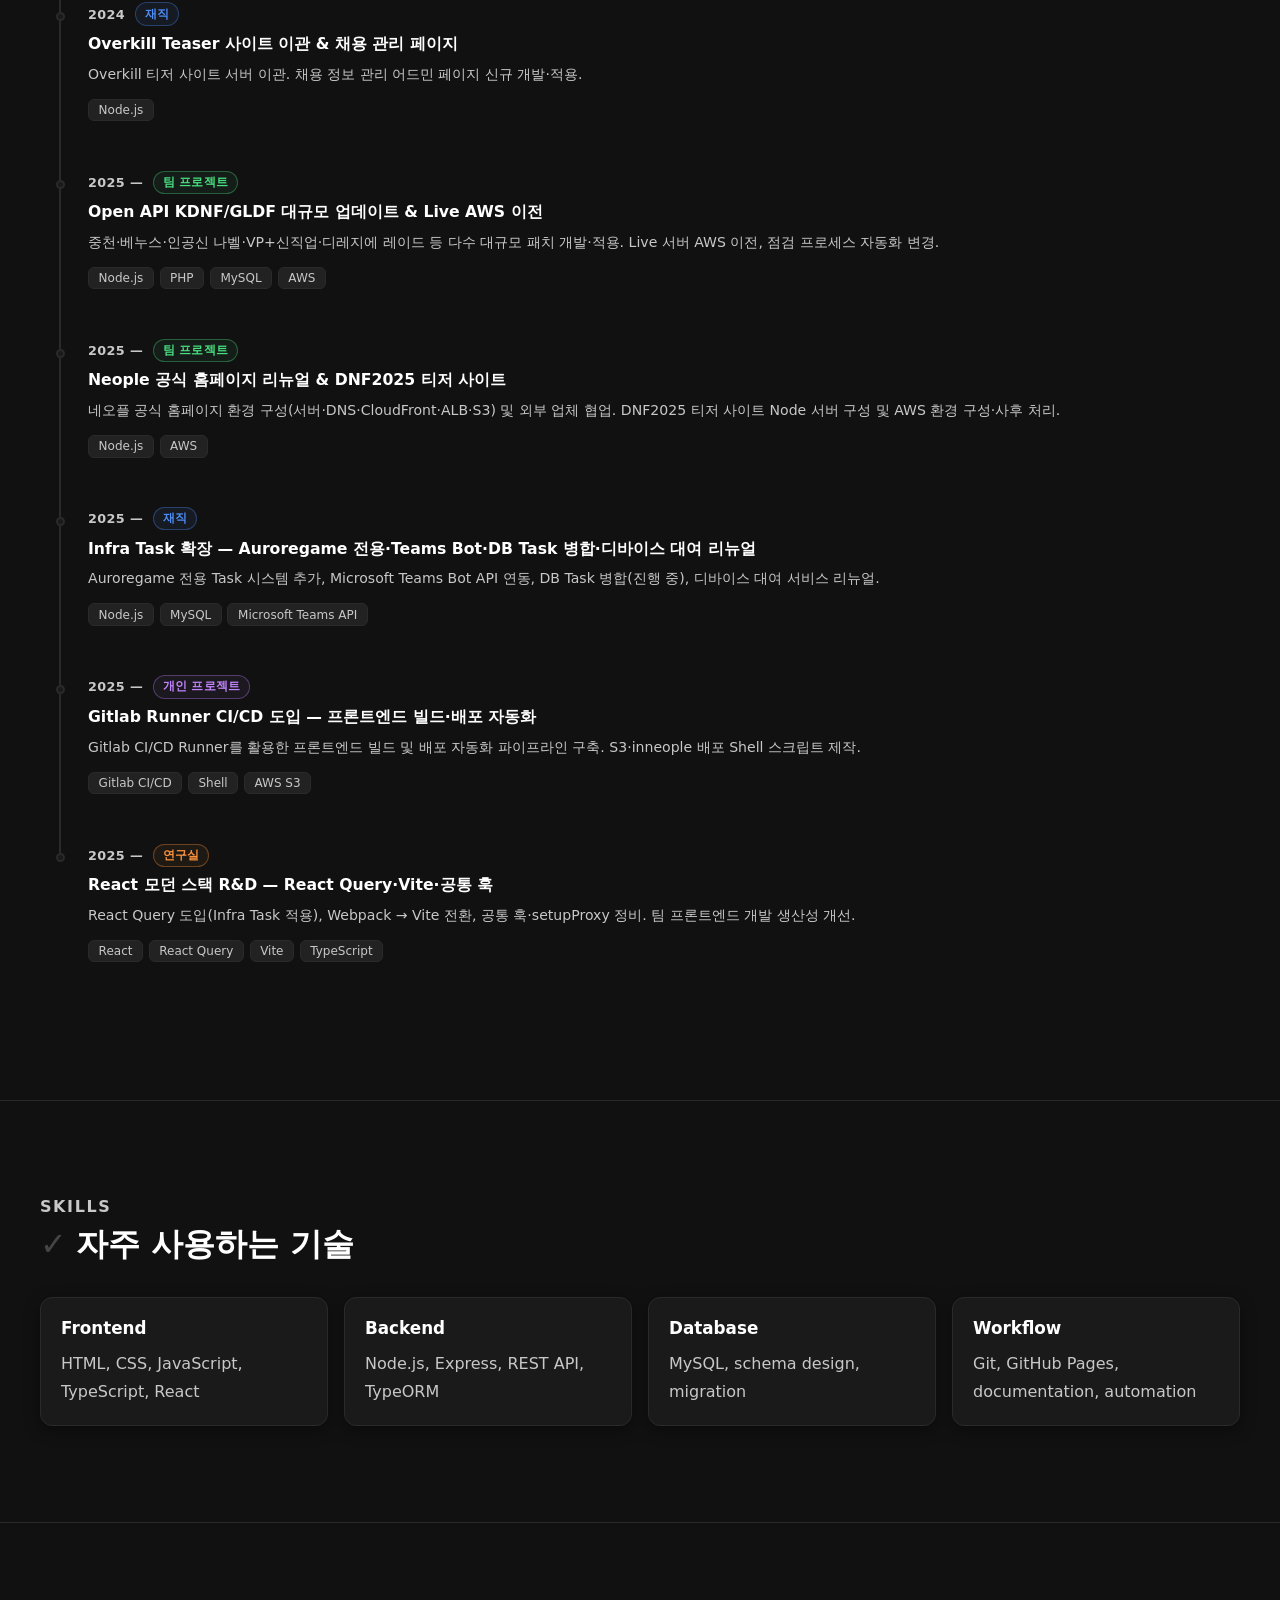
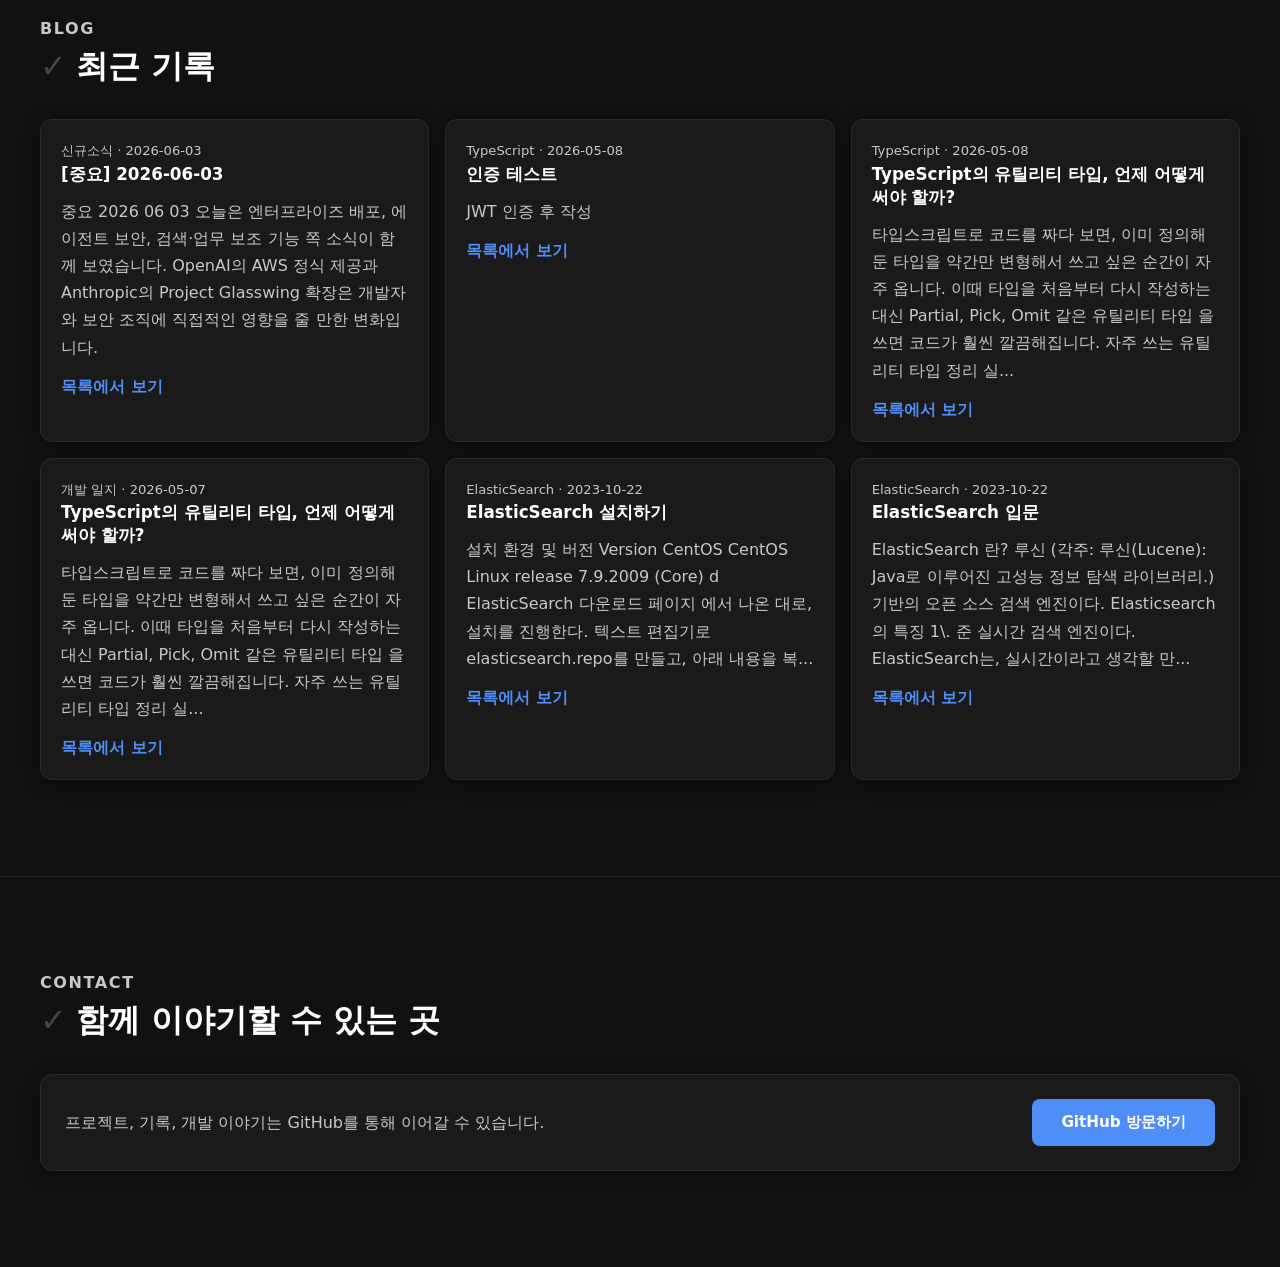
==== commit 11304faa: "Update static blog navigation and post views" ====
--- a/index.html
+++ b/index.html
@@ -5,10 +5,10 @@
     <meta name="viewport" content="width=device-width, initial-scale=1">
     <meta name="description" content="Conative personal blog and portfolio">
     <title>Conative Blog</title>
-    <link rel="stylesheet" href="assets/css/style.css">
+    <link rel="stylesheet" href="assets/css/style.css?v=20260603-001">
 </head>
 <body>
-    <nav class="main-navigation open" id="site-navigation" aria-label="Primary navigation">
+    <nav class="main-navigation" id="site-navigation" aria-label="Primary navigation">
         <button class="expand-btn" id="nav-toggle" type="button" aria-label="메뉴 열고 닫기"></button>
 
         <section class="user-profile" aria-label="Profile">
@@ -145,8 +145,8 @@
         </section>
     </main>
 
-    <script src="assets/js/site-data.js"></script>
-    <script src="assets/js/career.js"></script>
-    <script src="assets/js/main.js"></script>
+    <script src="assets/js/site-data.js?v=20260603-001"></script>
+    <script src="assets/js/career.js?v=20260603-001"></script>
+    <script src="assets/js/main.js?v=20260603-001"></script>
 </body>
 </html>
--- a/assets/css/style.css
+++ b/assets/css/style.css
@@ -554,38 +554,79 @@
     gap: 1rem;
 }
 
-.history-list {
+.career-timeline {
+    margin-top: 0;
+}
+
+.career-phase {
+    margin-bottom: 0;
+}
+
+.career-phase-header {
     display: grid;
-    gap: 2rem;
-}
-
-.career-phase {
-    display: grid;
-    gap: 1rem;
-}
-
-.career-phase-header {
-    display: flex;
-    align-items: flex-end;
-    justify-content: space-between;
-    gap: 1rem;
-    padding: 1.25rem;
-    border: 1px solid var(--border-dark);
-    border-radius: var(--card-border-radius);
-    background: linear-gradient(135deg, var(--bg-dark-card), var(--bg-dark-hover));
-}
-
-.career-phase-header h3 {
-    margin: 0 0 0.35rem;
-    font-size: 1.35rem;
-}
-
-.career-phase-header p {
-    margin: 0;
-    color: var(--text-secondary);
-}
-
-.career-phase-badge,
+    grid-template-columns: 2.5rem 1fr;
+    align-items: start;
+    margin-top: 3rem;
+    margin-bottom: 0;
+    position: relative;
+}
+
+.career-phase:first-child .career-phase-header {
+    margin-top: 0;
+}
+
+.career-phase-spine {
+    display: flex;
+    flex-direction: column;
+    align-items: center;
+    padding-top: 0.2rem;
+    height: 100%;
+}
+
+.career-phase-dot {
+    display: block;
+    width: 14px;
+    height: 14px;
+    border-radius: 50%;
+    background: var(--accent);
+    box-shadow: 0 0 0 3px var(--bg-dark), 0 0 0 5px var(--accent);
+    flex-shrink: 0;
+    position: relative;
+    z-index: 1;
+}
+
+.career-phase-header.is-work .career-phase-dot {
+    width: 18px;
+    height: 18px;
+    background: var(--text-primary);
+    box-shadow: 0 0 0 3px var(--bg-dark), 0 0 0 6px var(--text-primary);
+}
+
+.career-phase-label {
+    display: flex;
+    flex-direction: column;
+    gap: 0.25rem;
+    padding-bottom: 1rem;
+    border-bottom: 1px solid var(--border-dark);
+    margin-bottom: 0.25rem;
+}
+
+.career-phase-name {
+    font-size: 1.25rem;
+    color: var(--text-primary);
+    line-height: 1.2;
+    font-weight: 800;
+}
+
+.career-phase-header.is-work .career-phase-name {
+    color: var(--accent);
+}
+
+.career-phase-sub {
+    font-size: 0.85rem;
+    color: var(--text-secondary);
+}
+
 .blog-count-pill {
     display: inline-flex;
     align-items: center;
@@ -599,67 +640,140 @@
     font-weight: 700;
 }
 
-.career-phase-items {
+.career-entry {
     display: grid;
-    gap: 1rem;
+    grid-template-columns: 2.5rem 1fr;
+    align-items: stretch;
+    min-height: 3rem;
+}
+
+.career-entry-spine {
+    display: flex;
+    flex-direction: column;
+    align-items: center;
+}
+
+.career-entry-spine::before {
+    content: "";
+    width: 2px;
+    height: 1.1rem;
+    background: var(--border-dark);
+    flex-shrink: 0;
+}
+
+.career-dot {
+    display: block;
+    width: 9px;
+    height: 9px;
+    border-radius: 50%;
+    background: var(--bg-dark-card);
+    border: 2px solid var(--border-dark);
+    flex-shrink: 0;
+    position: relative;
+    z-index: 1;
+}
+
+.career-entry-spine::after {
+    content: "";
+    width: 2px;
+    flex: 1;
+    background: var(--border-dark);
+    min-height: 0.5rem;
+}
+
+.career-entry.is-last .career-entry-spine::after {
+    display: none;
 }
 
 .career-card {
+    padding: 0.5rem 0 2rem 0.5rem;
+}
+
+.career-card-meta {
+    display: flex;
+    align-items: center;
+    gap: 0.6rem;
+    margin-bottom: 0.45rem;
+    flex-wrap: wrap;
+}
+
+.career-period {
+    font-size: 0.8rem;
+    color: var(--text-secondary);
+    font-weight: 700;
+    letter-spacing: 0.03em;
+}
+
+.career-type {
+    display: inline-flex;
+    align-items: center;
+    font-size: 0.72rem;
+    min-height: 1.45rem;
+    padding: 0.15rem 0.55rem;
+    border-radius: 999px;
+    border: 1px solid;
+    font-weight: 700;
+    letter-spacing: 0.02em;
+}
+
+.career-type--job { color: var(--accent); border-color: rgba(79, 142, 247, 0.35); background: rgba(79, 142, 247, 0.08); }
+.career-type--team { color: #4ade80; border-color: rgba(74, 222, 128, 0.35); background: rgba(74, 222, 128, 0.06); }
+.career-type--solo { color: #c084fc; border-color: rgba(192, 132, 252, 0.35); background: rgba(192, 132, 252, 0.06); }
+.career-type--lab { color: #fb923c; border-color: rgba(251, 146, 60, 0.35); background: rgba(251, 146, 60, 0.06); }
+.career-type--internship { color: #22d3ee; border-color: rgba(34, 211, 238, 0.35); background: rgba(34, 211, 238, 0.06); }
+
+.career-card-title {
+    font-size: 0.98rem;
+    color: var(--text-primary);
+    margin: 0 0 0.5rem;
+    line-height: 1.4;
+    font-weight: 700;
+}
+
+.career-award {
+    font-size: 0.8rem;
+    color: #fbbf24 !important;
+    margin: 0 0 0.5rem !important;
+    padding: 0.3rem 0.7rem;
+    background: rgba(251, 191, 36, 0.08);
+    border: 1px solid rgba(251, 191, 36, 0.25);
+    border-radius: 0.5rem;
+    display: inline-block;
+}
+
+.career-card-desc {
+    font-size: 0.88rem;
+    color: var(--text-secondary);
+    line-height: 1.7;
+    margin: 0 0 0.75rem;
+}
+
+.career-tags {
+    display: flex;
+    flex-wrap: wrap;
+    gap: 0.35rem;
+    margin-bottom: 0.6rem;
+}
+
+.career-tag {
+    font-size: 0.75rem;
+    padding: 0.2rem 0.6rem;
+    background: var(--bg-dark-hover);
     border: 1px solid var(--border-dark);
-    border-radius: var(--card-border-radius);
-    background: var(--bg-dark-card);
-    box-shadow: var(--shadow-card);
-    padding: 1.25rem;
-}
-
-.career-card-meta {
-    display: flex;
-    gap: 0.5rem;
-    flex-wrap: wrap;
-    margin-bottom: 0.75rem;
-}
-
-.career-card-meta span,
-.career-tags span {
-    display: inline-flex;
-    align-items: center;
-    min-height: 1.6rem;
-    padding: 0.25rem 0.55rem;
-    border-radius: 999px;
-    background: var(--bg-dark-hover);
-    color: var(--text-secondary);
-    font-size: 0.78rem;
-}
-
-.career-card h4 {
-    margin: 0 0 0.65rem;
-    font-size: 1.05rem;
-}
-
-.career-card p {
-    margin: 0;
-    color: var(--text-secondary);
-    line-height: 1.7;
-}
-
-.career-award {
-    margin-bottom: 0.6rem !important;
-    color: var(--accent) !important;
-    font-weight: 700;
-}
-
-.career-tags {
-    display: flex;
-    flex-wrap: wrap;
-    gap: 0.45rem;
-    margin-top: 1rem;
+    border-radius: 0.375rem;
+    color: var(--text-secondary);
 }
 
 .career-link {
-    display: inline-flex;
-    margin-top: 1rem;
-    color: var(--accent);
-    font-weight: 700;
+    display: inline-block;
+    font-size: 0.8rem;
+    color: var(--accent);
+    transition: opacity 0.15s ease;
+}
+
+.career-link:hover {
+    opacity: 0.75;
+    text-decoration: underline;
 }
 
 .timeline-item {
@@ -729,10 +843,7 @@
 }
 
 .blog-layout {
-    display: grid;
-    grid-template-columns: minmax(220px, 280px) 1fr;
-    gap: 1.25rem;
-    align-items: start;
+    display: block;
 }
 
 .blog-sidebar,
@@ -742,6 +853,42 @@
     background: var(--bg-dark-card);
     box-shadow: var(--shadow-card);
     padding: 1.25rem;
+}
+
+.blog-page .blog-posts {
+    width: 100%;
+}
+
+.breadcrumb,
+.post-breadcrumb {
+    display: flex;
+    align-items: center;
+    flex-wrap: wrap;
+    gap: 0.45rem;
+    margin: 0 0 1rem;
+    color: var(--text-secondary);
+    font-size: 0.9rem;
+}
+
+.breadcrumb a,
+.post-breadcrumb a {
+    color: var(--text-secondary);
+}
+
+.breadcrumb a:hover,
+.post-breadcrumb a:hover {
+    color: var(--accent);
+}
+
+.breadcrumb [aria-current="page"],
+.post-breadcrumb [aria-current="page"] {
+    color: var(--text-primary);
+    font-weight: 700;
+}
+
+.breadcrumb-sep,
+.post-breadcrumb span {
+    color: var(--border-dark);
 }
 
 .blog-sidebar {
@@ -975,6 +1122,11 @@
     transition: opacity 0.7s ease, transform 0.7s ease;
 }
 
+#career.reveal-section {
+    opacity: 1;
+    transform: none;
+}
+
 .is-visible,
 .is-visible .reveal {
     opacity: 1;
@@ -1057,7 +1209,6 @@
         grid-template-columns: 1fr;
     }
 
-    .career-phase-header,
     .blog-post-row,
     .blog-toolbar,
     .blog-layout,
@@ -1068,6 +1219,19 @@
     .blog-sidebar,
     .post-toc {
         position: static;
+    }
+
+    .career-entry,
+    .career-phase-header {
+        grid-template-columns: 2rem 1fr;
+    }
+
+    .career-card {
+        padding-left: 0.25rem;
+    }
+
+    .career-card-title {
+        font-size: 0.93rem;
     }
 
     .contact-panel {
